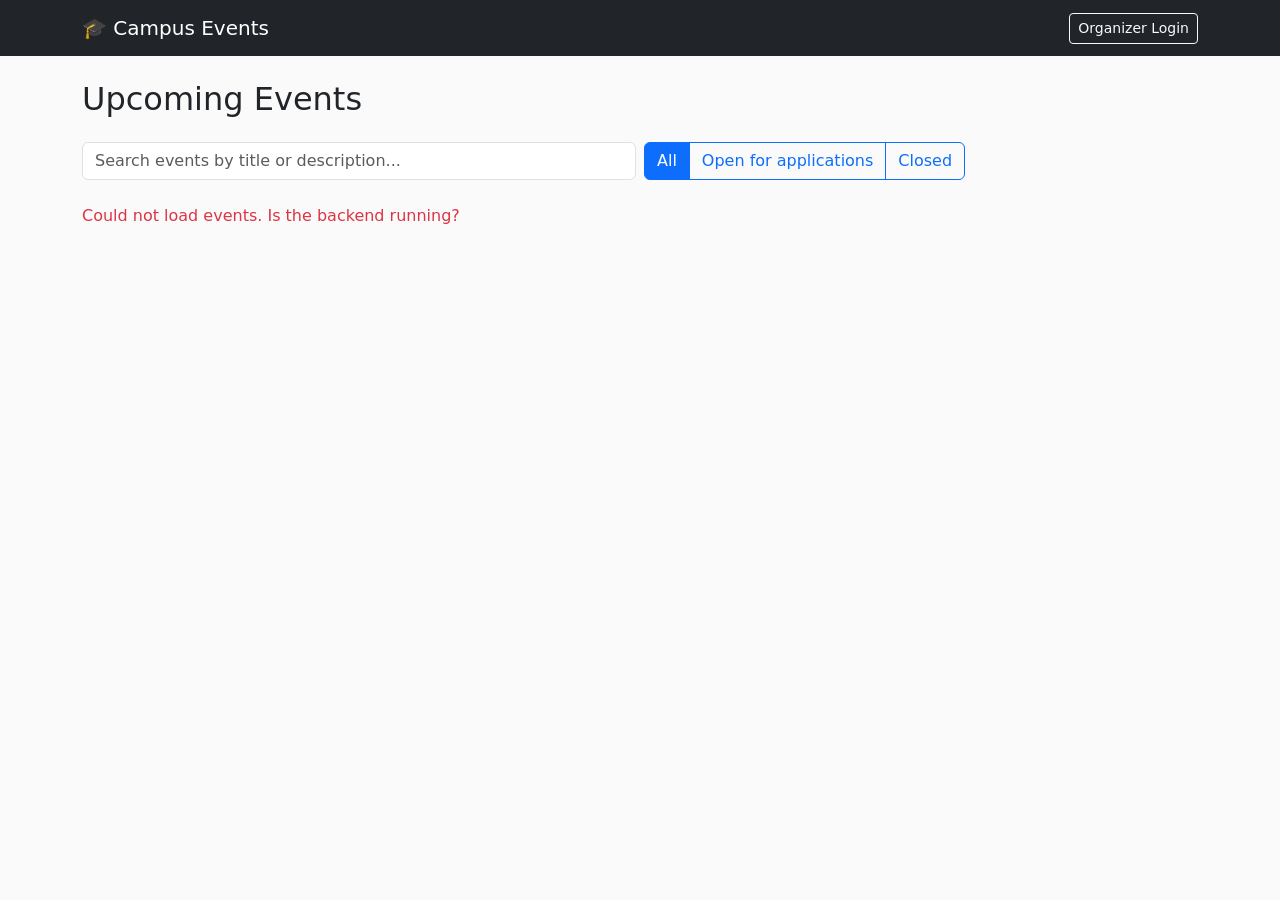
==== frontend/index.html @ c5e83cae "intial commit" ====
<!DOCTYPE html>
<html lang="en">
<head>
<meta charset="UTF-8">
<meta name="viewport" content="width=device-width, initial-scale=1.0">
<title>Campus Events</title>
<link href="https://cdn.jsdelivr.net/npm/bootstrap@5.3.0/dist/css/bootstrap.min.css" rel="stylesheet">
<link rel="stylesheet" href="css/style.css">
</head>
<body>

<nav class="navbar navbar-dark bg-dark mb-4">
  <div class="container">
    <span class="navbar-brand">🎓 Campus Events</span>
    <a href="organizer.html" class="btn btn-outline-light btn-sm">Organizer Login</a>
  </div>
</nav>

<div class="container">
  <h2 class="mb-4">Upcoming Events</h2>

  <!-- Search + Filter Bar -->
  <div class="row g-2 mb-4 align-items-center">
    <div class="col-md-6">
      <input
        type="text"
        id="searchInput"
        class="form-control"
        placeholder="Search events by title or description...">
    </div>
    <div class="col-md-6">
      <div class="btn-group" role="group" aria-label="Filter events">
        <button type="button" class="btn btn-outline-primary filter-btn active" data-filter="all">All</button>
        <button type="button" class="btn btn-outline-primary filter-btn" data-filter="open">Open for applications</button>
        <button type="button" class="btn btn-outline-primary filter-btn" data-filter="closed">Closed</button>
      </div>
    </div>
  </div>

  <div id="events-list" class="row g-4"></div>
</div>

<!-- Apply Modal -->
<div class="modal fade" id="applyModal" tabindex="-1">
  <div class="modal-dialog">
    <div class="modal-content">
      <form id="applyForm">
        <div class="modal-header">
          <h5 class="modal-title">Apply to: <span id="applyEventTitle"></span></h5>
          <button type="button" class="btn-close" data-bs-dismiss="modal"></button>
        </div>
        <div class="modal-body">
          <input type="hidden" id="applyEventId">
          <div class="mb-3">
            <label class="form-label">Name</label>
            <input type="text" class="form-control" id="applyName" required>
          </div>
          <div class="mb-3">
            <label class="form-label">Email</label>
            <input type="email" class="form-control" id="applyEmail" required>
          </div>
          <div class="mb-3">
            <label class="form-label">Grade / Year</label>
            <input type="text" class="form-control" id="applyGrade" placeholder="e.g. 1st year">
          </div>
        </div>
        <div class="modal-footer">
          <button type="submit" class="btn btn-primary">Submit Application</button>
        </div>
      </form>
    </div>
  </div>
</div>

<!-- Teams Modal -->
<div class="modal fade" id="teamsModal" tabindex="-1">
  <div class="modal-dialog modal-lg">
    <div class="modal-content">
      <div class="modal-header">
        <h5 class="modal-title">Teams for: <span id="teamsEventTitle"></span></h5>
        <button type="button" class="btn-close" data-bs-dismiss="modal"></button>
      </div>
      <div class="modal-body">
        <div id="teamsContainer" class="row g-3"></div>
      </div>
    </div>
  </div>
</div>

<script src="https://cdn.jsdelivr.net/npm/bootstrap@5.3.0/dist/js/bootstrap.bundle.min.js"></script>
<script src="js/config.js"></script>
<script src="js/main.js"></script>
</body>
</html>
---- frontend/css/style.css ----
.event-image {
  height: 180px;
  object-fit: cover;
  background-color: #f0f0f0;
}

body {
  background-color: #fafafa;
}
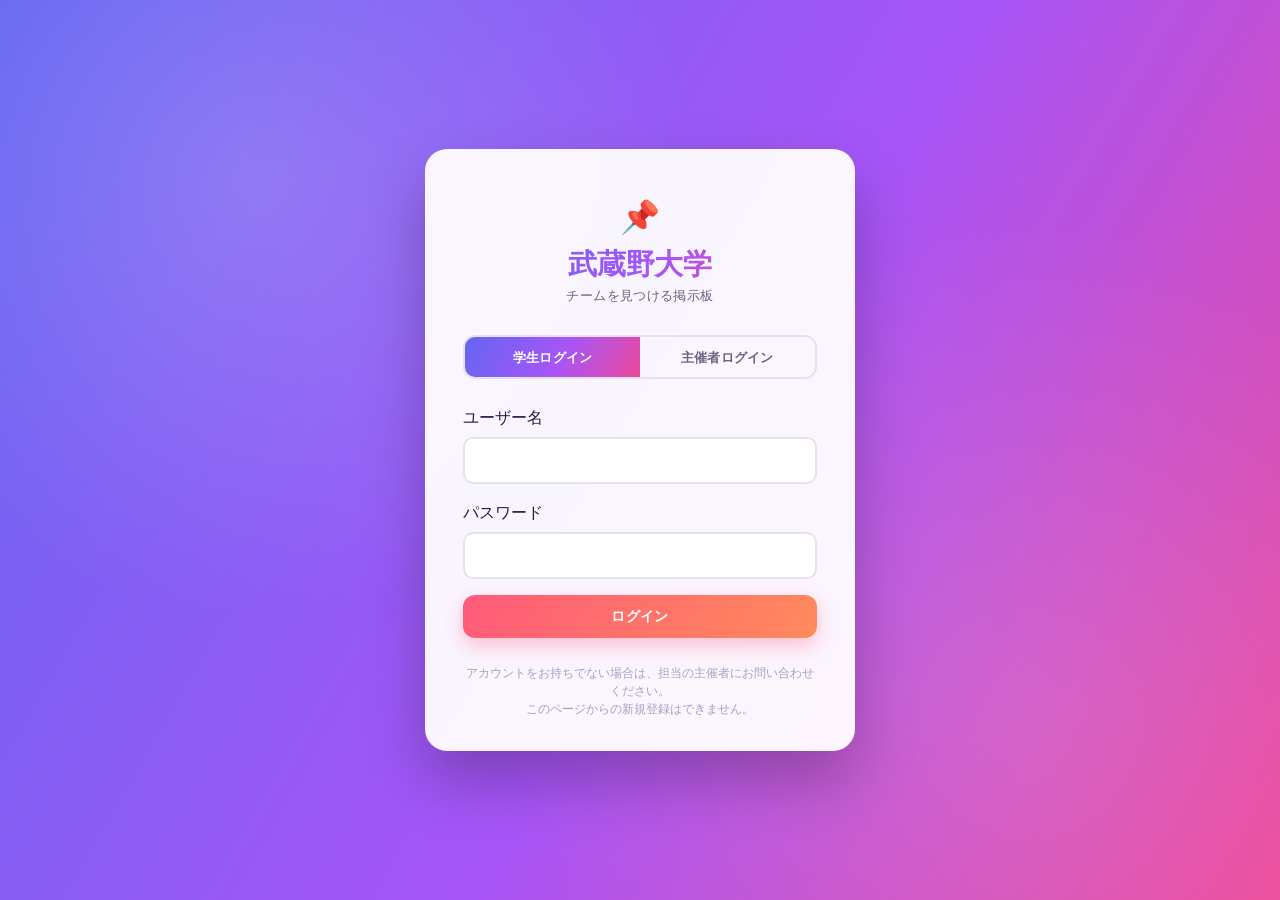
==== commit cb53b45d: "Add Gemini AI consultation feature" ====
--- a/frontend/index.html
+++ b/frontend/index.html
@@ -1,73 +1,145 @@
 <!DOCTYPE html>
-<html lang="en">
+<html lang="ja">
 <head>
 <meta charset="UTF-8">
 <meta name="viewport" content="width=device-width, initial-scale=1.0">
-<title>Campus Events</title>
+<title>武蔵野大学 | 学生ポータル</title>
 <link href="https://cdn.jsdelivr.net/npm/bootstrap@5.3.0/dist/css/bootstrap.min.css" rel="stylesheet">
 <link rel="stylesheet" href="css/style.css">
 </head>
 <body>
 
-<nav class="navbar navbar-dark bg-dark mb-4">
+<nav class="navbar navbar-dark bg-dark mb-0">
   <div class="container">
-    <span class="navbar-brand">🎓 Campus Events</span>
-    <a href="organizer.html" class="btn btn-outline-light btn-sm">Organizer Login</a>
+    <span class="navbar-brand">📌 武蔵野大学</span>
+    <div class="d-flex align-items-center gap-2">
+      <span id="studentNameLabel" class="navbar-text text-light small me-2"></span>
+      <button id="logoutBtn" class="btn btn-outline-light btn-sm">ログアウト</button>
+    </div>
   </div>
 </nav>
 
+<div class="hero-band">
+  <div class="container">
+    <span class="hero-eyebrow">チームを見つける</span>
+    <h1 class="hero-title">仲間が見つかる<br>掲示板。</h1>
+    <p class="hero-sub">気になる活動に応募するだけで、締切後に自動でチームが編成されます。</p>
+  </div>
+</div>
+
 <div class="container">
-  <h2 class="mb-4">Upcoming Events</h2>
+
+  <!-- Category Tabs -->
+  <div class="category-tabs mb-4" role="tablist">
+    <button type="button" class="category-tab active" data-category="event">イベント</button>
+    <button type="button" class="category-tab" data-category="club">部活・サークル</button>
+    <button type="button" class="category-tab" data-category="seminar">ゼミ</button>
+    <button type="button" class="category-tab" data-category="research">研究</button>
+    <button type="button" class="category-tab" data-category="career">就職・インターンシップ</button>
+  </div>
 
   <!-- Search + Filter Bar -->
-  <div class="row g-2 mb-4 align-items-center">
+  <div class="board-controls row g-2 mb-4 align-items-center">
     <div class="col-md-6">
       <input
         type="text"
         id="searchInput"
         class="form-control"
-        placeholder="Search events by title or description...">
+        placeholder="タイトルや説明で検索...">
     </div>
     <div class="col-md-6">
       <div class="btn-group" role="group" aria-label="Filter events">
-        <button type="button" class="btn btn-outline-primary filter-btn active" data-filter="all">All</button>
-        <button type="button" class="btn btn-outline-primary filter-btn" data-filter="open">Open for applications</button>
-        <button type="button" class="btn btn-outline-primary filter-btn" data-filter="closed">Closed</button>
+        <button type="button" class="btn filter-btn active" data-filter="all">すべて</button>
+        <button type="button" class="btn filter-btn" data-filter="open">応募受付中</button>
+        <button type="button" class="btn filter-btn" data-filter="closed">締切</button>
       </div>
     </div>
   </div>
 
-  <div id="events-list" class="row g-4"></div>
+  <div id="events-list" class="row g-4 mb-5"></div>
 </div>
 
-<!-- Apply Modal -->
-<div class="modal fade" id="applyModal" tabindex="-1">
+<!-- Apply Choice Modal -->
+<div class="modal fade" id="applyChoiceModal" tabindex="-1">
   <div class="modal-dialog">
     <div class="modal-content">
-      <form id="applyForm">
+      <div class="modal-header">
+        <h5 class="modal-title"><span id="choiceEventTitle"></span> に応募</h5>
+        <button type="button" class="btn-close" data-bs-dismiss="modal"></button>
+      </div>
+      <div class="modal-body d-flex flex-column gap-3">
+        <button type="button" id="choiceIndividualBtn" class="btn btn-outline-primary btn-lg">
+          👤 個人で応募する<br><span class="small text-muted">チームは自動編成されます</span>
+        </button>
+        <button type="button" id="choiceTeamBtn" class="btn btn-primary btn-lg">
+          👥 チームで応募する<br><span class="small">友達のユーザー名を入力します</span>
+        </button>
+      </div>
+    </div>
+  </div>
+</div>
+
+<!-- Team Apply Modal -->
+<div class="modal fade" id="teamApplyModal" tabindex="-1">
+  <div class="modal-dialog">
+    <div class="modal-content">
+      <form id="teamApplyForm">
         <div class="modal-header">
-          <h5 class="modal-title">Apply to: <span id="applyEventTitle"></span></h5>
+          <h5 class="modal-title"><span id="teamApplyEventTitle"></span> にチームで応募</h5>
           <button type="button" class="btn-close" data-bs-dismiss="modal"></button>
         </div>
         <div class="modal-body">
-          <input type="hidden" id="applyEventId">
-          <div class="mb-3">
-            <label class="form-label">Name</label>
-            <input type="text" class="form-control" id="applyName" required>
-          </div>
-          <div class="mb-3">
-            <label class="form-label">Email</label>
-            <input type="email" class="form-control" id="applyEmail" required>
-          </div>
-          <div class="mb-3">
-            <label class="form-label">Grade / Year</label>
-            <input type="text" class="form-control" id="applyGrade" placeholder="e.g. 1st year">
-          </div>
+          <input type="hidden" id="teamApplyEventId">
+          <p class="text-muted small">あなたを含めて <strong id="teamApplySizeLabel"></strong> 人になるように、チームメイトのユーザー名を入力してください。</p>
+          <div id="teammateInputs"></div>
         </div>
         <div class="modal-footer">
-          <button type="submit" class="btn btn-primary">Submit Application</button>
+          <button type="submit" class="btn btn-primary">チームで応募する</button>
         </div>
       </form>
+    </div>
+  </div>
+</div>
+
+<!-- AI Consult Modal -->
+<div class="modal fade" id="aiConsultModal" tabindex="-1">
+  <div class="modal-dialog modal-lg">
+    <div class="modal-content">
+      <div class="modal-header">
+        <h5 class="modal-title">🤖 AI相談 <span id="aiConsultContext" class="text-muted small"></span></h5>
+        <button type="button" class="btn-close" data-bs-dismiss="modal"></button>
+      </div>
+      <div class="modal-body">
+        <div id="aiChatLog" class="ai-chat-log mb-3"></div>
+        <form id="aiChatForm" class="d-flex gap-2">
+          <input type="hidden" id="aiChatEventId">
+          <input type="text" id="aiChatInput" class="form-control" placeholder="質問を入力してください..." required>
+          <button type="submit" class="btn btn-primary">送信</button>
+        </form>
+      </div>
+    </div>
+  </div>
+</div>
+
+<!-- Floating AI button -->
+<button id="floatingAiBtn" class="floating-ai-btn" type="button" title="AI相談">🤖</button>
+
+<!-- Comments Modal -->
+<div class="modal fade" id="commentsModal" tabindex="-1">
+  <div class="modal-dialog modal-lg">
+    <div class="modal-content">
+      <div class="modal-header">
+        <h5 class="modal-title"><span id="commentsEventTitle"></span> への質問・コメント</h5>
+        <button type="button" class="btn-close" data-bs-dismiss="modal"></button>
+      </div>
+      <div class="modal-body">
+        <div id="commentsList" class="mb-3"></div>
+        <form id="commentForm" class="d-flex gap-2">
+          <input type="hidden" id="commentEventId">
+          <input type="text" id="commentInput" class="form-control" placeholder="質問やコメントを入力..." required>
+          <button type="submit" class="btn btn-primary">送信</button>
+        </form>
+      </div>
     </div>
   </div>
 </div>
@@ -77,7 +149,7 @@
   <div class="modal-dialog modal-lg">
     <div class="modal-content">
       <div class="modal-header">
-        <h5 class="modal-title">Teams for: <span id="teamsEventTitle"></span></h5>
+        <h5 class="modal-title"><span id="teamsEventTitle"></span> のチーム</h5>
         <button type="button" class="btn-close" data-bs-dismiss="modal"></button>
       </div>
       <div class="modal-body">
@@ -88,6 +160,7 @@
 </div>
 
 <script src="https://cdn.jsdelivr.net/npm/bootstrap@5.3.0/dist/js/bootstrap.bundle.min.js"></script>
+<script src="js/auth-common.js"></script>
 <script src="js/config.js"></script>
 <script src="js/main.js"></script>
 </body>
--- a/frontend/css/style.css
+++ b/frontend/css/style.css
@@ -1,9 +1,363 @@
-.event-image {
-  height: 180px;
-  object-fit: cover;
-  background-color: #f0f0f0;
-}
+/* ============================================================
+   Campus Events (武蔵野大学) — Vibrant design system
+   ============================================================ */
+
+@import url('https://fonts.googleapis.com/css2?family=Space+Grotesk:wght@500;600;700&family=Inter:wght@400;500;600;700&family=JetBrains+Mono:wght@500;600&display=swap');
+
+:root {
+  --ink: #241943;
+  --ink-soft: #3A2C6B;
+  --paper: #FFFFFF;
+  --bg: #F5F3FF;
+  --slate: #6B6280;
+  --slate-light: #A79FC0;
+  --line: rgba(36, 25, 67, 0.09);
+
+  --spark: #FF5A7A;
+  --spark-dark: #E8385C;
+
+  --c-event: #4F46E5;
+  --c-club: #EC4899;
+  --c-seminar: #8B5CF6;
+  --c-research: #10B981;
+  --c-career: #F59E0B;
+  --c-open: #10B981;
+  --c-closed: #F43F5E;
+
+  --gradient-hero: linear-gradient(120deg, #6366F1 0%, #A855F7 55%, #EC4899 100%);
+  --gradient-btn: linear-gradient(120deg, #FF5A7A 0%, #FF8A5B 100%);
+
+  --font-display: 'Space Grotesk', sans-serif;
+  --font-body: 'Inter', sans-serif;
+  --font-mono: 'JetBrains Mono', monospace;
+}
+
+* { box-sizing: border-box; }
 
 body {
-  background-color: #fafafa;
-}
+  background-color: var(--bg);
+  font-family: var(--font-body), "Hiragino Kaku Gothic ProN", "Noto Sans JP", sans-serif;
+  color: var(--ink);
+}
+
+h1, h2, h3, h4, h5, h6, .navbar-brand,
+.hero-title, .login-university, .card-title {
+  font-family: var(--font-display), "Hiragino Kaku Gothic ProN", "Noto Sans JP", sans-serif;
+  letter-spacing: -0.01em;
+}
+
+/* ---------- Navbar ---------- */
+
+.navbar.bg-dark {
+  background: var(--gradient-hero) !important;
+  box-shadow: 0 2px 16px rgba(99,102,241,0.35);
+}
+.navbar-brand { font-size: 1.45rem; font-weight: 700; color: #fff !important; }
+.btn-outline-light.btn-sm {
+  border-radius: 20px; font-family: var(--font-mono); font-size: 0.78rem;
+  letter-spacing: 0.03em; border-width: 1.5px;
+}
+.btn-outline-light.btn-sm:hover { background-color: rgba(255,255,255,0.18); }
+
+/* ---------- Hero band ---------- */
+
+.hero-band {
+  background: var(--gradient-hero);
+  padding: 3rem 0 2.75rem;
+  margin-bottom: 2rem;
+  position: relative;
+  overflow: hidden;
+}
+.hero-band::after {
+  content: "";
+  position: absolute; inset: 0;
+  background:
+    radial-gradient(circle at 15% 30%, rgba(255,255,255,0.18), transparent 40%),
+    radial-gradient(circle at 85% 70%, rgba(255,255,255,0.14), transparent 45%);
+  pointer-events: none;
+}
+.hero-eyebrow {
+  font-family: var(--font-mono); font-size: 0.78rem; letter-spacing: 0.16em;
+  text-transform: uppercase; color: #FFE8C2; font-weight: 600;
+  margin-bottom: 0.4rem; display: block;
+}
+.hero-title {
+  font-size: 2.8rem; font-weight: 700; color: #fff; margin-bottom: 0.5rem;
+  line-height: 1.08; text-shadow: 0 2px 12px rgba(0,0,0,0.12);
+}
+.hero-sub { color: rgba(255,255,255,0.92); font-size: 1.08rem; max-width: 580px; }
+
+/* ---------- Search + filter bar ---------- */
+
+.board-controls {
+  background: var(--paper); border: none; border-radius: 16px;
+  padding: 1rem 1.1rem; box-shadow: 0 8px 24px rgba(99,102,241,0.12);
+}
+.board-controls input.form-control {
+  border: 2px solid var(--line); border-radius: 10px;
+  font-family: var(--font-body); padding: 0.6rem 0.9rem;
+}
+.board-controls input.form-control:focus {
+  border-color: var(--spark); box-shadow: 0 0 0 4px rgba(255,90,122,0.14);
+}
+.filter-btn {
+  font-family: var(--font-mono); font-size: 0.78rem; letter-spacing: 0.03em;
+  border: 2px solid var(--line) !important; color: var(--slate);
+  border-radius: 10px !important; margin-left: 0.3rem;
+}
+.filter-btn.active { background: var(--gradient-btn) !important; border-color: transparent !important; color: #fff !important; }
+.filter-btn:hover:not(.active) { background-color: rgba(99,102,241,0.08) !important; color: var(--ink); }
+
+/* ---------- Category tabs ---------- */
+
+.category-tabs { display: flex; flex-wrap: wrap; gap: 0.5rem; }
+.category-tab {
+  background: var(--paper); border: 2px solid var(--line); border-radius: 24px;
+  padding: 0.5rem 1.25rem; font-family: var(--font-mono); font-weight: 600;
+  font-size: 0.8rem; letter-spacing: 0.02em; color: var(--slate); cursor: pointer;
+  transition: all 0.18s ease; box-shadow: 0 2px 6px rgba(36,25,67,0.06);
+}
+.category-tab:hover { transform: translateY(-2px); box-shadow: 0 6px 14px rgba(36,25,67,0.12); }
+.category-tab[data-category="event"].active    { background: var(--c-event);    border-color: var(--c-event);    color: #fff; }
+.category-tab[data-category="club"].active     { background: var(--c-club);     border-color: var(--c-club);     color: #fff; }
+.category-tab[data-category="seminar"].active  { background: var(--c-seminar);  border-color: var(--c-seminar);  color: #fff; }
+.category-tab[data-category="research"].active { background: var(--c-research); border-color: var(--c-research); color: #fff; }
+.category-tab[data-category="career"].active   { background: var(--c-career);   border-color: var(--c-career);   color: #fff; }
+
+/* ---------- Event cards ---------- */
+
+.pin-card-wrap { perspective: 800px; }
+.pin-card {
+  background: var(--paper); border: none; border-radius: 18px;
+  box-shadow: 0 10px 24px rgba(36,25,67,0.10), 0 2px 6px rgba(36,25,67,0.06);
+  position: relative; overflow: hidden;
+  transition: transform 0.25s cubic-bezier(.2,.8,.2,1), box-shadow 0.25s ease;
+  animation: card-pop 0.45s cubic-bezier(.2,.8,.2,1) both;
+}
+.pin-card::before {
+  content: ""; position: absolute; top: 0; left: 0; right: 0; height: 6px;
+  background: var(--accent-color, var(--c-event));
+}
+.pin-card[data-category="event"]    { --accent-color: var(--c-event); }
+.pin-card[data-category="club"]     { --accent-color: var(--c-club); }
+.pin-card[data-category="seminar"]  { --accent-color: var(--c-seminar); }
+.pin-card[data-category="research"] { --accent-color: var(--c-research); }
+.pin-card[data-category="career"]   { --accent-color: var(--c-career); }
+.pin-card-wrap:hover .pin-card {
+  transform: translateY(-8px);
+  box-shadow: 0 20px 36px rgba(36,25,67,0.18), 0 4px 10px rgba(36,25,67,0.1);
+}
+@keyframes card-pop { from { opacity: 0; transform: translateY(14px) scale(0.97); } }
+.pin-dot { display: none; }
+.event-image { height: 175px; object-fit: cover; background-color: #EDE9FE; }
+.pin-card .card-body { padding: 1.2rem 1.25rem 1.3rem; }
+.pin-card .card-title { font-family: var(--font-display); font-weight: 700; font-size: 1.2rem; color: var(--ink); }
+.pin-card .card-text { color: var(--slate); font-size: 0.93rem; min-height: 1.4em; }
+
+.stamp-row { display: flex; gap: 0.4rem; flex-wrap: wrap; margin-bottom: 0.7rem; }
+.stamp {
+  font-family: var(--font-mono); font-weight: 600; font-size: 0.72rem;
+  letter-spacing: 0.02em; padding: 0.25rem 0.65rem; border-radius: 20px;
+  border: none; white-space: nowrap;
+}
+.stamp-size { color: var(--ink-soft); background: rgba(99,102,241,0.10); }
+.stamp-open { color: #06724F; background: rgba(16,185,129,0.14); }
+.stamp-closed { color: #B91C3C; background: rgba(244,63,94,0.12); }
+
+.pin-card .btn-primary {
+  background: var(--gradient-btn); border: none; font-family: var(--font-mono);
+  font-weight: 600; font-size: 0.8rem; letter-spacing: 0.02em; border-radius: 10px;
+  box-shadow: 0 4px 12px rgba(255,90,122,0.35);
+}
+.pin-card .btn-primary:hover { filter: brightness(1.06); }
+.pin-card .btn-primary:disabled { background: var(--slate-light); box-shadow: none; }
+.pin-card .btn-outline-secondary {
+  border: 2px solid var(--line); color: var(--slate); font-family: var(--font-mono);
+  font-weight: 600; font-size: 0.8rem; letter-spacing: 0.02em; border-radius: 10px;
+}
+.pin-card .btn-outline-secondary:hover { background-color: var(--ink); border-color: var(--ink); color: #fff; }
+
+/* ---------- Empty state ---------- */
+
+.board-empty {
+  border: 2px dashed var(--slate-light); border-radius: 16px; padding: 3rem 1.5rem;
+  text-align: center; color: var(--slate); background: rgba(255,255,255,0.6);
+}
+.board-empty .board-empty-title {
+  font-family: var(--font-display); font-weight: 700; color: var(--ink);
+  font-size: 1.2rem; margin-bottom: 0.4rem;
+}
+
+/* ---------- Modals ---------- */
+
+.modal-content { border-radius: 18px; border: none; box-shadow: 0 24px 48px rgba(36,25,67,0.25); }
+.modal-header { border-bottom: 1px solid var(--line); }
+.modal-title { font-family: var(--font-display); font-weight: 700; }
+.modal .btn-primary { background: var(--gradient-btn); border: none; border-radius: 10px; font-weight: 600; }
+.modal .form-control, .modal .form-select { border-radius: 10px; border: 2px solid var(--line); }
+.modal .form-control:focus, .modal .form-select:focus {
+  border-color: var(--spark); box-shadow: 0 0 0 4px rgba(255,90,122,0.14);
+}
+
+/* ---------- Team result cards ---------- */
+
+.team-card {
+  border: none; border-radius: 14px; background: var(--paper);
+  box-shadow: 0 6px 16px rgba(36,25,67,0.08); border-left: 6px solid var(--c-research);
+}
+.team-card h6 {
+  font-family: var(--font-mono); text-transform: uppercase; letter-spacing: 0.04em;
+  font-size: 0.82rem; color: var(--c-research); font-weight: 700;
+}
+
+/* ---------- Organizer dashboard cards ---------- */
+
+.card.shadow-sm { border: none; border-radius: 18px; box-shadow: 0 10px 24px rgba(36,25,67,0.10) !important; }
+.btn-success {
+  background: linear-gradient(120deg, #10B981, #34D399); border: none; border-radius: 12px;
+  font-weight: 600; box-shadow: 0 4px 12px rgba(16,185,129,0.3);
+}
+.btn-success:hover { filter: brightness(1.05); }
+.btn-outline-primary { border: 2px solid var(--c-event); color: var(--c-event); border-radius: 10px; font-weight: 600; }
+.btn-outline-primary:hover { background: var(--c-event); border-color: var(--c-event); }
+
+/* ---------- Login page ---------- */
+
+body.login-body {
+  background: var(--gradient-hero); min-height: 100vh; display: flex;
+  align-items: center; justify-content: center; position: relative; overflow: hidden;
+}
+body.login-body::before {
+  content: ""; position: absolute; inset: 0;
+  background:
+    radial-gradient(circle at 20% 20%, rgba(255,255,255,0.16), transparent 35%),
+    radial-gradient(circle at 80% 80%, rgba(255,255,255,0.12), transparent 40%);
+}
+.login-wrap { width: 100%; padding: 2rem 1rem; position: relative; z-index: 1; }
+.login-card {
+  max-width: 430px; margin: 0 auto; background: rgba(255,255,255,0.94);
+  backdrop-filter: blur(6px); border: none; border-radius: 22px;
+  box-shadow: 0 30px 60px rgba(0,0,0,0.25); padding: 2.75rem 2.4rem 2.1rem;
+}
+.login-brand { text-align: center; margin-bottom: 1.9rem; }
+.login-brand-mark { font-size: 2rem; display: block; margin-bottom: 0.4rem; }
+.login-university {
+  font-family: var(--font-display); font-weight: 700; font-size: 1.8rem;
+  background: var(--gradient-hero); -webkit-background-clip: text; background-clip: text;
+  color: transparent; margin-bottom: 0.25rem;
+}
+.login-tagline { font-family: var(--font-mono); font-size: 0.8rem; color: var(--slate); letter-spacing: 0.03em; }
+.login-tabs { display: flex; border: 2px solid var(--line); border-radius: 12px; overflow: hidden; margin-bottom: 1.6rem; }
+.login-tab {
+  flex: 1; background: transparent; border: none; padding: 0.65rem 0.5rem;
+  font-family: var(--font-mono); font-weight: 600; font-size: 0.8rem;
+  letter-spacing: 0.02em; color: var(--slate); cursor: pointer; transition: all 0.18s ease;
+}
+.login-tab.active { background: var(--gradient-hero); color: #fff; }
+.login-tab:not(.active):hover { background: rgba(99,102,241,0.08); }
+.login-card .form-control { border: 2px solid var(--line); border-radius: 10px; padding: 0.6rem 0.9rem; }
+.login-card .form-control:focus { border-color: var(--spark); box-shadow: 0 0 0 4px rgba(255,90,122,0.14); }
+.login-submit {
+  background: var(--gradient-btn); border: none; font-family: var(--font-mono);
+  font-weight: 700; letter-spacing: 0.03em; font-size: 0.85rem; padding: 0.7rem;
+  border-radius: 12px; box-shadow: 0 8px 20px rgba(255,90,122,0.35);
+}
+.login-submit:hover { filter: brightness(1.05); }
+.login-error {
+  color: #B91C3C; background: rgba(244,63,94,0.1); border: 2px solid rgba(244,63,94,0.25);
+  border-radius: 10px; padding: 0.55rem 0.75rem; font-size: 0.85rem; margin-bottom: 1rem;
+}
+.login-note { text-align: center; color: var(--slate-light); font-size: 0.75rem; margin-top: 1.6rem; margin-bottom: 0; line-height: 1.5; }
+
+/* ---------- Responsive ---------- */
+
+@media (max-width: 767px) { .hero-title { font-size: 2.1rem; } }
+
+/* ---------- Reduced motion ---------- */
+
+@media (prefers-reduced-motion: reduce) {
+  .pin-card, .pin-card-wrap:hover .pin-card { transition: none; animation: none; }
+}
+
+/* Keyboard focus visibility */
+a:focus-visible, button:focus-visible, input:focus-visible, .category-tab:focus-visible {
+  outline: 3px solid var(--spark); outline-offset: 2px;
+}
+
+/* ---------- Comments (Q&A thread) ---------- */
+
+.comment-item {
+  background: rgba(99,102,241,0.05);
+  border-radius: 10px;
+  padding: 0.7rem 0.9rem;
+  margin-bottom: 0.6rem;
+}
+.comment-item.comment-organizer {
+  background: rgba(245,158,11,0.10);
+  border-left: 4px solid var(--c-career);
+}
+.comment-meta {
+  display: flex;
+  justify-content: space-between;
+  gap: 0.5rem;
+  margin-bottom: 0.25rem;
+}
+.comment-content {
+  font-size: 0.92rem;
+  color: var(--ink);
+  white-space: pre-wrap;
+  word-break: break-word;
+}
+
+/* ---------- AI 相談 chat widget ---------- */
+
+.floating-ai-btn {
+  position: fixed;
+  bottom: 1.75rem;
+  right: 1.75rem;
+  width: 60px;
+  height: 60px;
+  border-radius: 50%;
+  border: none;
+  background: var(--gradient-btn);
+  color: #fff;
+  font-size: 1.6rem;
+  box-shadow: 0 10px 24px rgba(255,90,122,0.4);
+  cursor: pointer;
+  z-index: 1050;
+  transition: transform 0.18s ease;
+}
+.floating-ai-btn:hover {
+  transform: scale(1.08);
+}
+
+.ai-chat-log {
+  max-height: 420px;
+  overflow-y: auto;
+  padding: 0.5rem;
+  background: rgba(99,102,241,0.04);
+  border-radius: 12px;
+}
+
+.ai-msg {
+  max-width: 85%;
+  padding: 0.55rem 0.85rem;
+  border-radius: 14px;
+  margin-bottom: 0.6rem;
+  font-size: 0.92rem;
+  white-space: pre-wrap;
+  word-break: break-word;
+}
+.ai-msg-user {
+  background: var(--gradient-btn);
+  color: #fff;
+  margin-left: auto;
+  border-bottom-right-radius: 4px;
+}
+.ai-msg-bot {
+  background: #fff;
+  border: 1px solid var(--line);
+  color: var(--ink);
+  margin-right: auto;
+  border-bottom-left-radius: 4px;
+}
